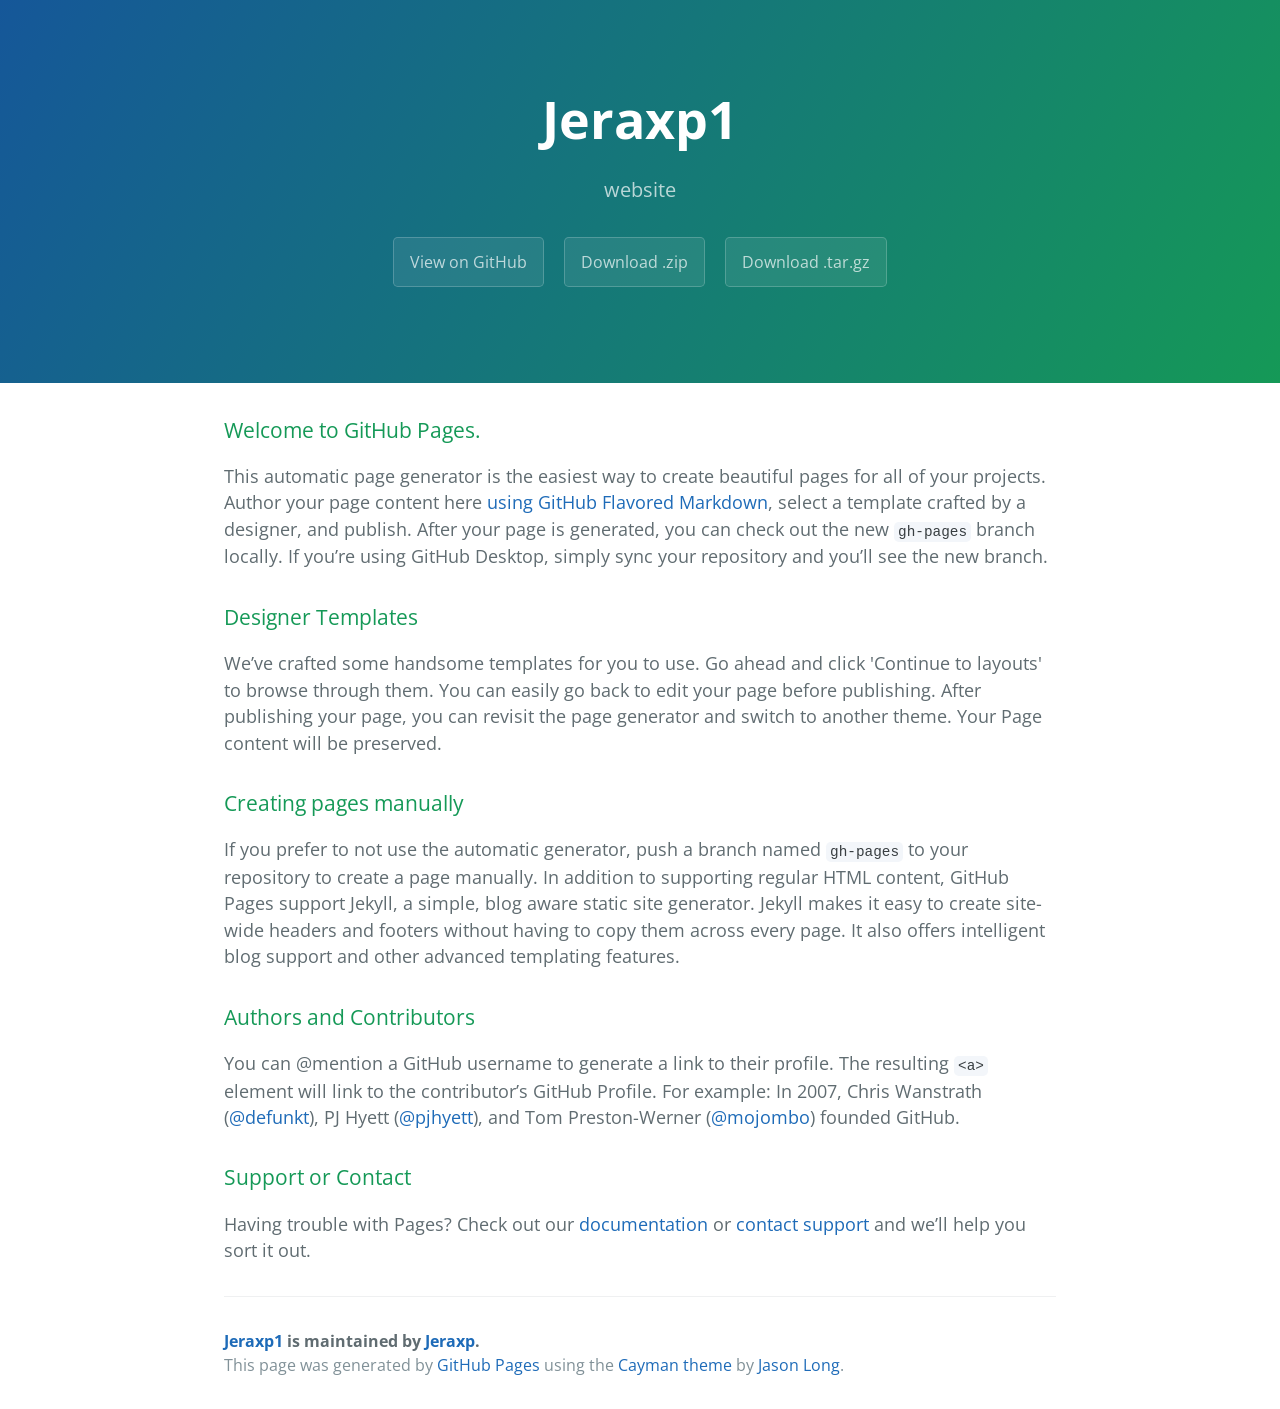
==== index.html @ 9f682fcf "Create gh-pages branch via GitHub" ====
<!DOCTYPE html>
<html lang="en-us">
  <head>
    <meta charset="UTF-8">
    <title>Jeraxp1 by Jeraxp</title>
    <meta name="viewport" content="width=device-width, initial-scale=1">
    <link rel="stylesheet" type="text/css" href="stylesheets/normalize.css" media="screen">
    <link href='https://fonts.googleapis.com/css?family=Open+Sans:400,700' rel='stylesheet' type='text/css'>
    <link rel="stylesheet" type="text/css" href="stylesheets/stylesheet.css" media="screen">
    <link rel="stylesheet" type="text/css" href="stylesheets/github-light.css" media="screen">
  </head>
  <body>
    <section class="page-header">
      <h1 class="project-name">Jeraxp1</h1>
      <h2 class="project-tagline">website</h2>
      <a href="https://github.com/Jeraxp/Jeraxp1" class="btn">View on GitHub</a>
      <a href="https://github.com/Jeraxp/Jeraxp1/zipball/master" class="btn">Download .zip</a>
      <a href="https://github.com/Jeraxp/Jeraxp1/tarball/master" class="btn">Download .tar.gz</a>
    </section>

    <section class="main-content">
      <h3>
<a id="welcome-to-github-pages" class="anchor" href="#welcome-to-github-pages" aria-hidden="true"><span aria-hidden="true" class="octicon octicon-link"></span></a>Welcome to GitHub Pages.</h3>

<p>This automatic page generator is the easiest way to create beautiful pages for all of your projects. Author your page content here <a href="https://guides.github.com/features/mastering-markdown/">using GitHub Flavored Markdown</a>, select a template crafted by a designer, and publish. After your page is generated, you can check out the new <code>gh-pages</code> branch locally. If you’re using GitHub Desktop, simply sync your repository and you’ll see the new branch.</p>

<h3>
<a id="designer-templates" class="anchor" href="#designer-templates" aria-hidden="true"><span aria-hidden="true" class="octicon octicon-link"></span></a>Designer Templates</h3>

<p>We’ve crafted some handsome templates for you to use. Go ahead and click 'Continue to layouts' to browse through them. You can easily go back to edit your page before publishing. After publishing your page, you can revisit the page generator and switch to another theme. Your Page content will be preserved.</p>

<h3>
<a id="creating-pages-manually" class="anchor" href="#creating-pages-manually" aria-hidden="true"><span aria-hidden="true" class="octicon octicon-link"></span></a>Creating pages manually</h3>

<p>If you prefer to not use the automatic generator, push a branch named <code>gh-pages</code> to your repository to create a page manually. In addition to supporting regular HTML content, GitHub Pages support Jekyll, a simple, blog aware static site generator. Jekyll makes it easy to create site-wide headers and footers without having to copy them across every page. It also offers intelligent blog support and other advanced templating features.</p>

<h3>
<a id="authors-and-contributors" class="anchor" href="#authors-and-contributors" aria-hidden="true"><span aria-hidden="true" class="octicon octicon-link"></span></a>Authors and Contributors</h3>

<p>You can @mention a GitHub username to generate a link to their profile. The resulting <code>&lt;a&gt;</code> element will link to the contributor’s GitHub Profile. For example: In 2007, Chris Wanstrath (<a href="https://github.com/defunkt" class="user-mention">@defunkt</a>), PJ Hyett (<a href="https://github.com/pjhyett" class="user-mention">@pjhyett</a>), and Tom Preston-Werner (<a href="https://github.com/mojombo" class="user-mention">@mojombo</a>) founded GitHub.</p>

<h3>
<a id="support-or-contact" class="anchor" href="#support-or-contact" aria-hidden="true"><span aria-hidden="true" class="octicon octicon-link"></span></a>Support or Contact</h3>

<p>Having trouble with Pages? Check out our <a href="https://help.github.com/pages">documentation</a> or <a href="https://github.com/contact">contact support</a> and we’ll help you sort it out.</p>

      <footer class="site-footer">
        <span class="site-footer-owner"><a href="https://github.com/Jeraxp/Jeraxp1">Jeraxp1</a> is maintained by <a href="https://github.com/Jeraxp">Jeraxp</a>.</span>

        <span class="site-footer-credits">This page was generated by <a href="https://pages.github.com">GitHub Pages</a> using the <a href="https://github.com/jasonlong/cayman-theme">Cayman theme</a> by <a href="https://twitter.com/jasonlong">Jason Long</a>.</span>
      </footer>

    </section>

  
  </body>
</html>
---- stylesheets/stylesheet.css ----
* {
  box-sizing: border-box; }

body {
  padding: 0;
  margin: 0;
  font-family: "Open Sans", "Helvetica Neue", Helvetica, Arial, sans-serif;
  font-size: 16px;
  line-height: 1.5;
  color: #606c71; }

a {
  color: #1e6bb8;
  text-decoration: none; }
  a:hover {
    text-decoration: underline; }

.btn {
  display: inline-block;
  margin-bottom: 1rem;
  color: rgba(255, 255, 255, 0.7);
  background-color: rgba(255, 255, 255, 0.08);
  border-color: rgba(255, 255, 255, 0.2);
  border-style: solid;
  border-width: 1px;
  border-radius: 0.3rem;
  transition: color 0.2s, background-color 0.2s, border-color 0.2s; }
  .btn + .btn {
    margin-left: 1rem; }

.btn:hover {
  color: rgba(255, 255, 255, 0.8);
  text-decoration: none;
  background-color: rgba(255, 255, 255, 0.2);
  border-color: rgba(255, 255, 255, 0.3); }

@media screen and (min-width: 64em) {
  .btn {
    padding: 0.75rem 1rem; } }

@media screen and (min-width: 42em) and (max-width: 64em) {
  .btn {
    padding: 0.6rem 0.9rem;
    font-size: 0.9rem; } }

@media screen and (max-width: 42em) {
  .btn {
    display: block;
    width: 100%;
    padding: 0.75rem;
    font-size: 0.9rem; }
    .btn + .btn {
      margin-top: 1rem;
      margin-left: 0; } }

.page-header {
  color: #fff;
  text-align: center;
  background-color: #159957;
  background-image: linear-gradient(120deg, #155799, #159957); }

@media screen and (min-width: 64em) {
  .page-header {
    padding: 5rem 6rem; } }

@media screen and (min-width: 42em) and (max-width: 64em) {
  .page-header {
    padding: 3rem 4rem; } }

@media screen and (max-width: 42em) {
  .page-header {
    padding: 2rem 1rem; } }

.project-name {
  margin-top: 0;
  margin-bottom: 0.1rem; }

@media screen and (min-width: 64em) {
  .project-name {
    font-size: 3.25rem; } }

@media screen and (min-width: 42em) and (max-width: 64em) {
  .project-name {
    font-size: 2.25rem; } }

@media screen and (max-width: 42em) {
  .project-name {
    font-size: 1.75rem; } }

.project-tagline {
  margin-bottom: 2rem;
  font-weight: normal;
  opacity: 0.7; }

@media screen and (min-width: 64em) {
  .project-tagline {
    font-size: 1.25rem; } }

@media screen and (min-width: 42em) and (max-width: 64em) {
  .project-tagline {
    font-size: 1.15rem; } }

@media screen and (max-width: 42em) {
  .project-tagline {
    font-size: 1rem; } }

.main-content :first-child {
  margin-top: 0; }
.main-content img {
  max-width: 100%; }
.main-content h1, .main-content h2, .main-content h3, .main-content h4, .main-content h5, .main-content h6 {
  margin-top: 2rem;
  margin-bottom: 1rem;
  font-weight: normal;
  color: #159957; }
.main-content p {
  margin-bottom: 1em; }
.main-content code {
  padding: 2px 4px;
  font-family: Consolas, "Liberation Mono", Menlo, Courier, monospace;
  font-size: 0.9rem;
  color: #383e41;
  background-color: #f3f6fa;
  border-radius: 0.3rem; }
.main-content pre {
  padding: 0.8rem;
  margin-top: 0;
  margin-bottom: 1rem;
  font: 1rem Consolas, "Liberation Mono", Menlo, Courier, monospace;
  color: #567482;
  word-wrap: normal;
  background-color: #f3f6fa;
  border: solid 1px #dce6f0;
  border-radius: 0.3rem; }
  .main-content pre > code {
    padding: 0;
    margin: 0;
    font-size: 0.9rem;
    color: #567482;
    word-break: normal;
    white-space: pre;
    background: transparent;
    border: 0; }
.main-content .highlight {
  margin-bottom: 1rem; }
  .main-content .highlight pre {
    margin-bottom: 0;
    word-break: normal; }
.main-content .highlight pre, .main-content pre {
  padding: 0.8rem;
  overflow: auto;
  font-size: 0.9rem;
  line-height: 1.45;
  border-radius: 0.3rem; }
.main-content pre code, .main-content pre tt {
  display: inline;
  max-width: initial;
  padding: 0;
  margin: 0;
  overflow: initial;
  line-height: inherit;
  word-wrap: normal;
  background-color: transparent;
  border: 0; }
  .main-content pre code:before, .main-content pre code:after, .main-content pre tt:before, .main-content pre tt:after {
    content: normal; }
.main-content ul, .main-content ol {
  margin-top: 0; }
.main-content blockquote {
  padding: 0 1rem;
  margin-left: 0;
  color: #819198;
  border-left: 0.3rem solid #dce6f0; }
  .main-content blockquote > :first-child {
    margin-top: 0; }
  .main-content blockquote > :last-child {
    margin-bottom: 0; }
.main-content table {
  display: block;
  width: 100%;
  overflow: auto;
  word-break: normal;
  word-break: keep-all; }
  .main-content table th {
    font-weight: bold; }
  .main-content table th, .main-content table td {
    padding: 0.5rem 1rem;
    border: 1px solid #e9ebec; }
.main-content dl {
  padding: 0; }
  .main-content dl dt {
    padding: 0;
    margin-top: 1rem;
    font-size: 1rem;
    font-weight: bold; }
  .main-content dl dd {
    padding: 0;
    margin-bottom: 1rem; }
.main-content hr {
  height: 2px;
  padding: 0;
  margin: 1rem 0;
  background-color: #eff0f1;
  border: 0; }

@media screen and (min-width: 64em) {
  .main-content {
    max-width: 64rem;
    padding: 2rem 6rem;
    margin: 0 auto;
    font-size: 1.1rem; } }

@media screen and (min-width: 42em) and (max-width: 64em) {
  .main-content {
    padding: 2rem 4rem;
    font-size: 1.1rem; } }

@media screen and (max-width: 42em) {
  .main-content {
    padding: 2rem 1rem;
    font-size: 1rem; } }

.site-footer {
  padding-top: 2rem;
  margin-top: 2rem;
  border-top: solid 1px #eff0f1; }

.site-footer-owner {
  display: block;
  font-weight: bold; }

.site-footer-credits {
  color: #819198; }

@media screen and (min-width: 64em) {
  .site-footer {
    font-size: 1rem; } }

@media screen and (min-width: 42em) and (max-width: 64em) {
  .site-footer {
    font-size: 1rem; } }

@media screen and (max-width: 42em) {
  .site-footer {
    font-size: 0.9rem; } }
---- stylesheets/github-light.css ----
/*
The MIT License (MIT)

Copyright (c) 2016 GitHub, Inc.

Permission is hereby granted, free of charge, to any person obtaining a copy
of this software and associated documentation files (the "Software"), to deal
in the Software without restriction, including without limitation the rights
to use, copy, modify, merge, publish, distribute, sublicense, and/or sell
copies of the Software, and to permit persons to whom the Software is
furnished to do so, subject to the following conditions:

The above copyright notice and this permission notice shall be included in all
copies or substantial portions of the Software.

THE SOFTWARE IS PROVIDED "AS IS", WITHOUT WARRANTY OF ANY KIND, EXPRESS OR
IMPLIED, INCLUDING BUT NOT LIMITED TO THE WARRANTIES OF MERCHANTABILITY,
FITNESS FOR A PARTICULAR PURPOSE AND NONINFRINGEMENT. IN NO EVENT SHALL THE
AUTHORS OR COPYRIGHT HOLDERS BE LIABLE FOR ANY CLAIM, DAMAGES OR OTHER
LIABILITY, WHETHER IN AN ACTION OF CONTRACT, TORT OR OTHERWISE, ARISING FROM,
OUT OF OR IN CONNECTION WITH THE SOFTWARE OR THE USE OR OTHER DEALINGS IN THE
SOFTWARE.

*/

.pl-c /* comment */ {
  color: #969896;
}

.pl-c1 /* constant, variable.other.constant, support, meta.property-name, support.constant, support.variable, meta.module-reference, markup.raw, meta.diff.header */,
.pl-s .pl-v /* string variable */ {
  color: #0086b3;
}

.pl-e /* entity */,
.pl-en /* entity.name */ {
  color: #795da3;
}

.pl-smi /* variable.parameter.function, storage.modifier.package, storage.modifier.import, storage.type.java, variable.other */,
.pl-s .pl-s1 /* string source */ {
  color: #333;
}

.pl-ent /* entity.name.tag */ {
  color: #63a35c;
}

.pl-k /* keyword, storage, storage.type */ {
  color: #a71d5d;
}

.pl-s /* string */,
.pl-pds /* punctuation.definition.string, string.regexp.character-class */,
.pl-s .pl-pse .pl-s1 /* string punctuation.section.embedded source */,
.pl-sr /* string.regexp */,
.pl-sr .pl-cce /* string.regexp constant.character.escape */,
.pl-sr .pl-sre /* string.regexp source.ruby.embedded */,
.pl-sr .pl-sra /* string.regexp string.regexp.arbitrary-repitition */ {
  color: #183691;
}

.pl-v /* variable */ {
  color: #ed6a43;
}

.pl-id /* invalid.deprecated */ {
  color: #b52a1d;
}

.pl-ii /* invalid.illegal */ {
  color: #f8f8f8;
  background-color: #b52a1d;
}

.pl-sr .pl-cce /* string.regexp constant.character.escape */ {
  font-weight: bold;
  color: #63a35c;
}

.pl-ml /* markup.list */ {
  color: #693a17;
}

.pl-mh /* markup.heading */,
.pl-mh .pl-en /* markup.heading entity.name */,
.pl-ms /* meta.separator */ {
  font-weight: bold;
  color: #1d3e81;
}

.pl-mq /* markup.quote */ {
  color: #008080;
}

.pl-mi /* markup.italic */ {
  font-style: italic;
  color: #333;
}

.pl-mb /* markup.bold */ {
  font-weight: bold;
  color: #333;
}

.pl-md /* markup.deleted, meta.diff.header.from-file */ {
  color: #bd2c00;
  background-color: #ffecec;
}

.pl-mi1 /* markup.inserted, meta.diff.header.to-file */ {
  color: #55a532;
  background-color: #eaffea;
}

.pl-mdr /* meta.diff.range */ {
  font-weight: bold;
  color: #795da3;
}

.pl-mo /* meta.output */ {
  color: #1d3e81;
}
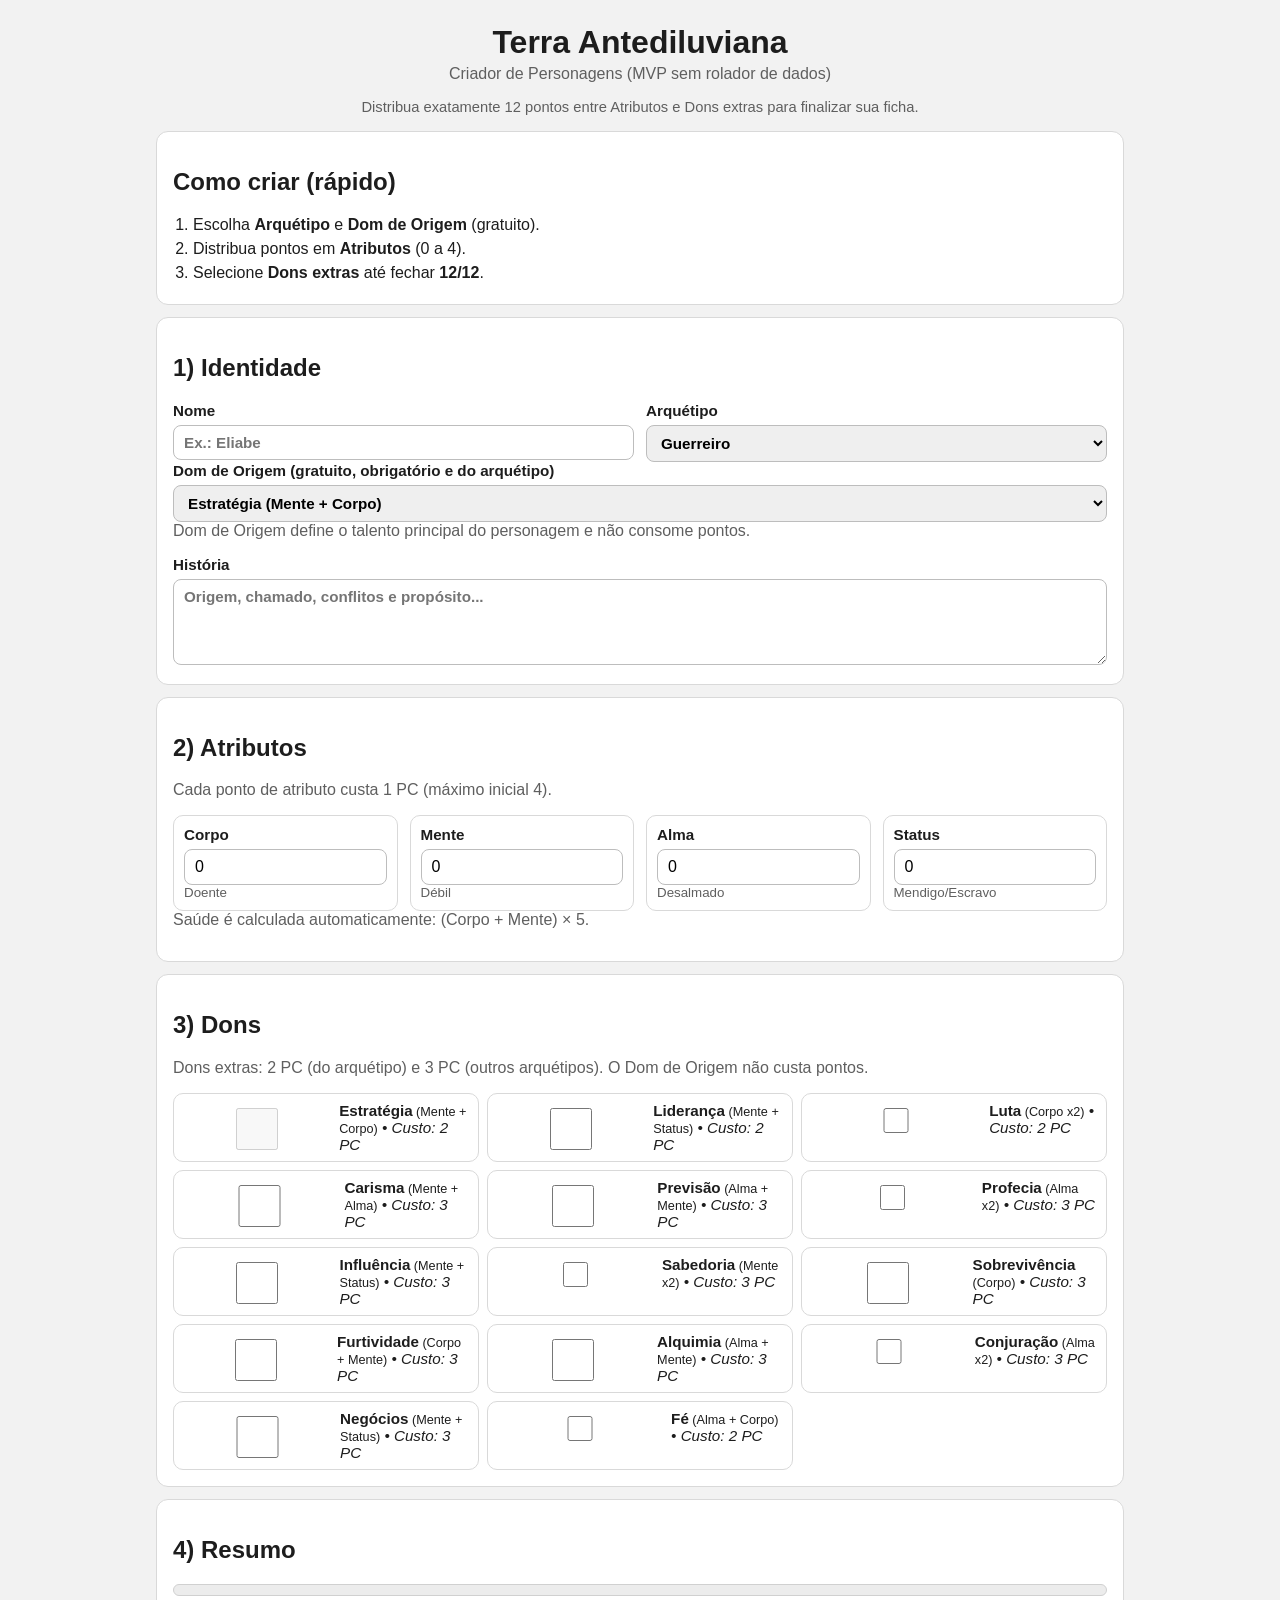
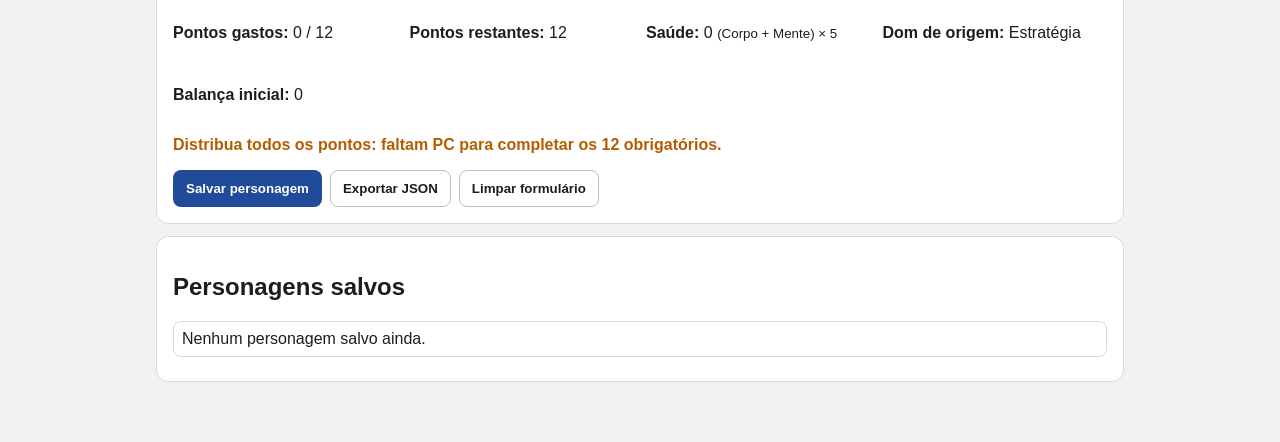
==== commit cf6b20de: "feat: tornar visual mais intuitivo com guia rápido e barra de progresso" ====
--- a/index.html
+++ b/index.html
@@ -1,57 +1,90 @@
 <!DOCTYPE html>
-<html lang="en-us">
-  <head>
-    <meta charset="UTF-8">
-    <title>Jeraxp1 by Jeraxp</title>
-    <meta name="viewport" content="width=device-width, initial-scale=1">
-    <link rel="stylesheet" type="text/css" href="stylesheets/normalize.css" media="screen">
-    <link href='https://fonts.googleapis.com/css?family=Open+Sans:400,700' rel='stylesheet' type='text/css'>
-    <link rel="stylesheet" type="text/css" href="stylesheets/stylesheet.css" media="screen">
-    <link rel="stylesheet" type="text/css" href="stylesheets/github-light.css" media="screen">
-  </head>
-  <body>
-    <section class="page-header">
-      <h1 class="project-name">Jeraxp1</h1>
-      <h2 class="project-tagline">website</h2>
-      <a href="https://github.com/Jeraxp/Jeraxp1" class="btn">View on GitHub</a>
-      <a href="https://github.com/Jeraxp/Jeraxp1/zipball/master" class="btn">Download .zip</a>
-      <a href="https://github.com/Jeraxp/Jeraxp1/tarball/master" class="btn">Download .tar.gz</a>
+<html lang="pt-BR">
+<head>
+  <meta charset="UTF-8" />
+  <meta name="viewport" content="width=device-width, initial-scale=1.0" />
+  <title>Terra Antediluviana • Criador de Personagens</title>
+  <link rel="stylesheet" href="stylesheets/rpg-app.css" />
+</head>
+<body>
+  <main class="container">
+    <header>
+      <h1>Terra Antediluviana</h1>
+      <p>Criador de Personagens (MVP sem rolador de dados)</p>
+      <p class="microcopy">Distribua exatamente 12 pontos entre Atributos e Dons extras para finalizar sua ficha.</p>
+    </header>
+
+    <section class="card quick-guide">
+      <h2>Como criar (rápido)</h2>
+      <ol>
+        <li>Escolha <strong>Arquétipo</strong> e <strong>Dom de Origem</strong> (gratuito).</li>
+        <li>Distribua pontos em <strong>Atributos</strong> (0 a 4).</li>
+        <li>Selecione <strong>Dons extras</strong> até fechar <strong>12/12</strong>.</li>
+      </ol>
     </section>
 
-    <section class="main-content">
-      <h3>
-<a id="welcome-to-github-pages" class="anchor" href="#welcome-to-github-pages" aria-hidden="true"><span aria-hidden="true" class="octicon octicon-link"></span></a>Welcome to GitHub Pages.</h3>
+    <section class="card">
+      <h2>1) Identidade</h2>
+      <div class="grid grid-2">
+        <label>Nome
+          <input id="nome" type="text" placeholder="Ex.: Eliabe" />
+        </label>
 
-<p>This automatic page generator is the easiest way to create beautiful pages for all of your projects. Author your page content here <a href="https://guides.github.com/features/mastering-markdown/">using GitHub Flavored Markdown</a>, select a template crafted by a designer, and publish. After your page is generated, you can check out the new <code>gh-pages</code> branch locally. If you’re using GitHub Desktop, simply sync your repository and you’ll see the new branch.</p>
+        <label>Arquétipo
+          <select id="arquetipo"></select>
+        </label>
+      </div>
 
-<h3>
-<a id="designer-templates" class="anchor" href="#designer-templates" aria-hidden="true"><span aria-hidden="true" class="octicon octicon-link"></span></a>Designer Templates</h3>
+      <label>Dom de Origem (gratuito, obrigatório e do arquétipo)
+        <select id="domOrigem"></select>
+      </label>
+      <p class="hint">Dom de Origem define o talento principal do personagem e não consome pontos.</p>
 
-<p>We’ve crafted some handsome templates for you to use. Go ahead and click 'Continue to layouts' to browse through them. You can easily go back to edit your page before publishing. After publishing your page, you can revisit the page generator and switch to another theme. Your Page content will be preserved.</p>
-
-<h3>
-<a id="creating-pages-manually" class="anchor" href="#creating-pages-manually" aria-hidden="true"><span aria-hidden="true" class="octicon octicon-link"></span></a>Creating pages manually</h3>
-
-<p>If you prefer to not use the automatic generator, push a branch named <code>gh-pages</code> to your repository to create a page manually. In addition to supporting regular HTML content, GitHub Pages support Jekyll, a simple, blog aware static site generator. Jekyll makes it easy to create site-wide headers and footers without having to copy them across every page. It also offers intelligent blog support and other advanced templating features.</p>
-
-<h3>
-<a id="authors-and-contributors" class="anchor" href="#authors-and-contributors" aria-hidden="true"><span aria-hidden="true" class="octicon octicon-link"></span></a>Authors and Contributors</h3>
-
-<p>You can @mention a GitHub username to generate a link to their profile. The resulting <code>&lt;a&gt;</code> element will link to the contributor’s GitHub Profile. For example: In 2007, Chris Wanstrath (<a href="https://github.com/defunkt" class="user-mention">@defunkt</a>), PJ Hyett (<a href="https://github.com/pjhyett" class="user-mention">@pjhyett</a>), and Tom Preston-Werner (<a href="https://github.com/mojombo" class="user-mention">@mojombo</a>) founded GitHub.</p>
-
-<h3>
-<a id="support-or-contact" class="anchor" href="#support-or-contact" aria-hidden="true"><span aria-hidden="true" class="octicon octicon-link"></span></a>Support or Contact</h3>
-
-<p>Having trouble with Pages? Check out our <a href="https://help.github.com/pages">documentation</a> or <a href="https://github.com/contact">contact support</a> and we’ll help you sort it out.</p>
-
-      <footer class="site-footer">
-        <span class="site-footer-owner"><a href="https://github.com/Jeraxp/Jeraxp1">Jeraxp1</a> is maintained by <a href="https://github.com/Jeraxp">Jeraxp</a>.</span>
-
-        <span class="site-footer-credits">This page was generated by <a href="https://pages.github.com">GitHub Pages</a> using the <a href="https://github.com/jasonlong/cayman-theme">Cayman theme</a> by <a href="https://twitter.com/jasonlong">Jason Long</a>.</span>
-      </footer>
-
+      <label>História
+        <textarea id="historia" rows="4" placeholder="Origem, chamado, conflitos e propósito..."></textarea>
+      </label>
     </section>
 
-  
-  </body>
+    <section class="card">
+      <h2>2) Atributos</h2>
+      <p class="hint">Cada ponto de atributo custa 1 PC (máximo inicial 4).</p>
+      <div class="grid grid-4" id="atributos"></div>
+      <p class="hint">Saúde é calculada automaticamente: (Corpo + Mente) × 5.</p>
+    </section>
+
+    <section class="card">
+      <h2>3) Dons</h2>
+      <p class="hint">Dons extras: 2 PC (do arquétipo) e 3 PC (outros arquétipos). O Dom de Origem não custa pontos.</p>
+      <div id="dons" class="dons-list"></div>
+    </section>
+
+    <section class="card resumo">
+      <h2>4) Resumo</h2>
+      <div class="progress-wrap" aria-label="Progresso de pontos">
+        <div id="progressBar" class="progress-bar" role="progressbar" aria-valuemin="0" aria-valuemax="12" aria-valuenow="0"></div>
+      </div>
+      <div class="grid grid-2">
+        <p><strong>Pontos gastos:</strong> <span id="gastos">0</span> / 12</p>
+        <p><strong>Pontos restantes:</strong> <span id="restantes">12</span></p>
+        <p><strong>Saúde:</strong> <span id="saude">0</span> <small>(Corpo + Mente) × 5</small></p>
+        <p><strong>Dom de origem:</strong> <span id="domOrigemResumo">-</span></p>
+        <p><strong>Balança inicial:</strong> 0</p>
+      </div>
+      <p id="status" class="status ok">Ficha válida para salvar.</p>
+
+      <div class="actions">
+        <button id="salvar">Salvar personagem</button>
+        <button id="exportar" class="secondary">Exportar JSON</button>
+        <button id="limpar" class="secondary">Limpar formulário</button>
+      </div>
+    </section>
+
+    <section class="card">
+      <h2>Personagens salvos</h2>
+      <ul id="listaSalvos" class="saved-list"></ul>
+    </section>
+  </main>
+
+  <script src="site/app.js"></script>
+</body>
 </html>
--- a/stylesheets/rpg-app.css
+++ b/stylesheets/rpg-app.css
@@ -0,0 +1,165 @@
+:root {
+  --bg: #f2f2f2;
+  --card: #ffffff;
+  --text: #1d1d1d;
+  --muted: #5f5f5f;
+  --line: #d9d9d9;
+  --accent: #1f4b99;
+  --ok: #146c2e;
+  --warn: #b65c00;
+  --bad: #8f1d1d;
+}
+
+* { box-sizing: border-box; }
+body {
+  margin: 0;
+  font-family: Arial, Helvetica, sans-serif;
+  background: var(--bg);
+  color: var(--text);
+}
+
+.container {
+  max-width: 1000px;
+  margin: 24px auto;
+  padding: 0 16px 24px;
+}
+
+header {
+  text-align: center;
+  margin-bottom: 16px;
+}
+
+h1 { margin-bottom: 4px; }
+header p { color: var(--muted); margin-top: 0; }
+.microcopy { font-size: 0.92rem; }
+
+.card {
+  background: var(--card);
+  border: 1px solid var(--line);
+  border-radius: 12px;
+  padding: 16px;
+  margin-bottom: 12px;
+}
+
+.quick-guide ol {
+  margin: 0;
+  padding-left: 20px;
+}
+
+.quick-guide li { margin-bottom: 6px; }
+
+.grid {
+  display: grid;
+  gap: 12px;
+}
+.grid-2 { grid-template-columns: repeat(auto-fit, minmax(220px, 1fr)); }
+.grid-4 { grid-template-columns: repeat(auto-fit, minmax(180px, 1fr)); }
+
+label { display: block; font-weight: 600; font-size: 0.95rem; }
+input, select, textarea {
+  width: 100%;
+  margin-top: 6px;
+  border: 1px solid #bdbdbd;
+  border-radius: 8px;
+  padding: 8px 10px;
+  font: inherit;
+}
+
+.hint {
+  color: var(--muted);
+  margin-top: 0;
+}
+
+.atributo {
+  border: 1px solid var(--line);
+  border-radius: 10px;
+  padding: 10px;
+}
+
+.atributo small {
+  display: block;
+  color: var(--muted);
+}
+
+.dons-list {
+  display: grid;
+  grid-template-columns: repeat(auto-fit, minmax(280px, 1fr));
+  gap: 8px;
+}
+.don-item {
+  border: 1px solid var(--line);
+  border-radius: 10px;
+  padding: 8px;
+}
+.don-item label {
+  display: flex;
+  gap: 8px;
+  font-weight: 500;
+}
+
+.status { font-weight: 700; }
+.status.ok { color: var(--ok); }
+.status.warn { color: var(--warn); }
+.status.error { color: var(--bad); }
+.resumo { position: sticky; top: 8px; }
+
+.progress-wrap {
+  width: 100%;
+  background: #ececec;
+  border: 1px solid #d0d0d0;
+  border-radius: 999px;
+  overflow: hidden;
+  height: 12px;
+  margin-bottom: 12px;
+}
+
+.progress-bar {
+  width: 0%;
+  height: 100%;
+  background: linear-gradient(90deg, #1f4b99, #4b84e6);
+  transition: width 0.2s ease-in-out;
+}
+
+.actions {
+  display: flex;
+  flex-wrap: wrap;
+  gap: 8px;
+}
+
+button {
+  border: 1px solid transparent;
+  border-radius: 8px;
+  padding: 10px 12px;
+  font-weight: 700;
+  cursor: pointer;
+  background: var(--accent);
+  color: #fff;
+}
+button.secondary {
+  background: #fff;
+  color: var(--text);
+  border-color: #bdbdbd;
+}
+
+.saved-list { list-style: none; margin: 0; padding: 0; }
+.saved-list li {
+  display: flex;
+  justify-content: space-between;
+  align-items: center;
+  gap: 8px;
+  border: 1px solid var(--line);
+  border-radius: 8px;
+  padding: 8px;
+  margin-bottom: 8px;
+}
+.saved-list small { color: var(--muted); }
+
+.inline-actions {
+  display: flex;
+  gap: 6px;
+}
+
+@media (max-width: 580px) {
+  .saved-list li { flex-direction: column; align-items: flex-start; }
+  .resumo { position: static; }
+}
